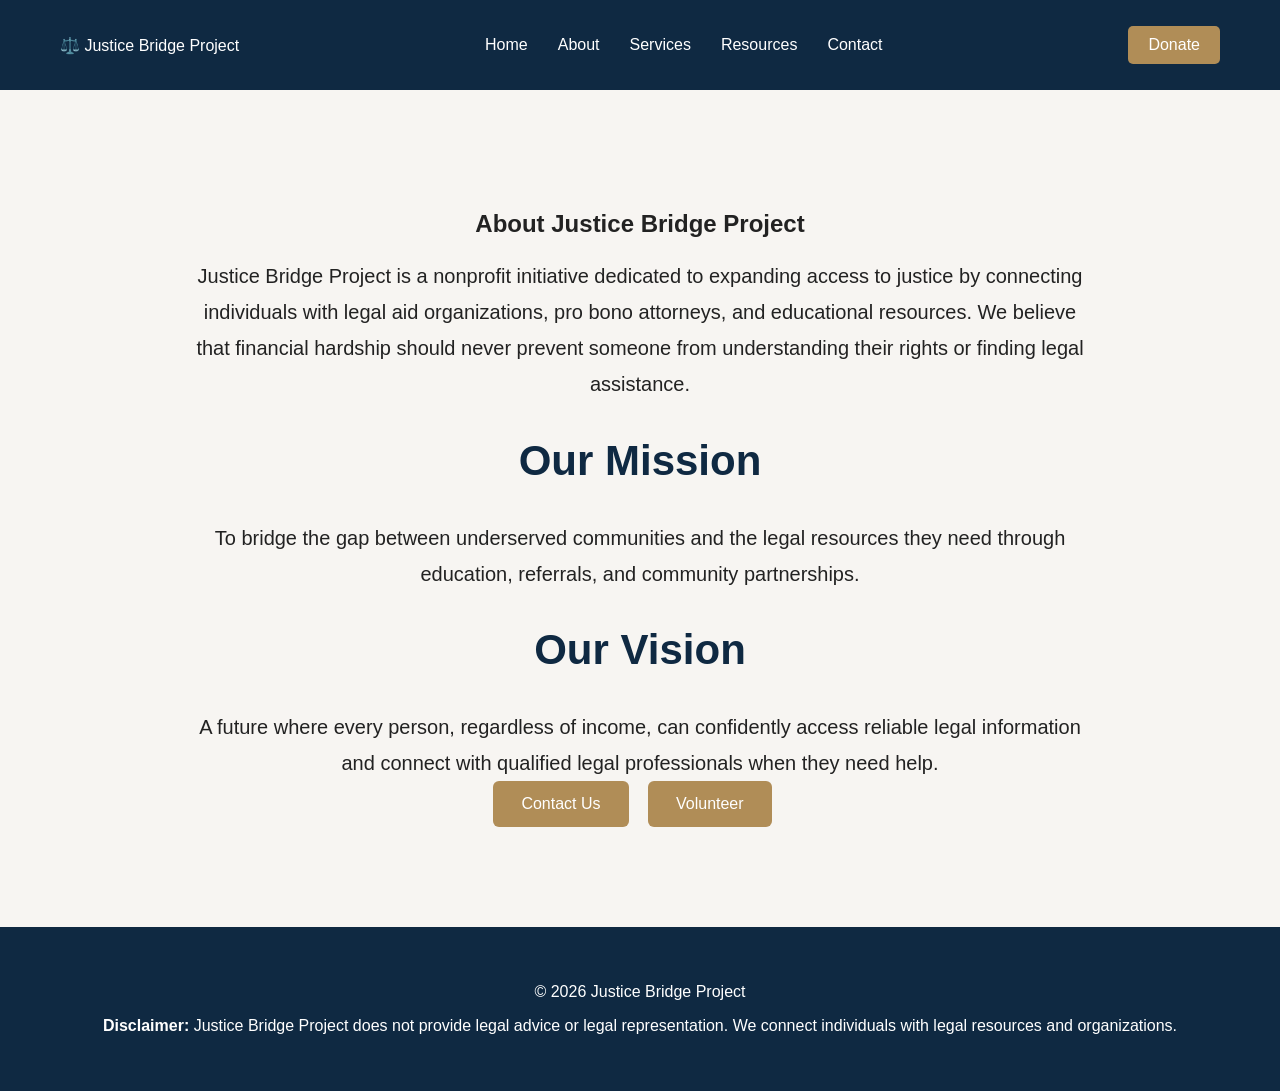
==== about.html @ bdd4dfb3 "Create about.html" ====
<!DOCTYPE html>
<html lang="en">
<head>
    <meta charset="UTF-8">
    <meta name="viewport" content="width=device-width, initial-scale=1.0">
    <title>About | Justice Bridge Project</title>

    <link rel="stylesheet" href="style.css">
</head>

<body>

<nav>
    <div class="logo">⚖️ Justice Bridge Project</div>

    <ul>
        <li><a href="index.html">Home</a></li>
        <li><a href="about.html">About</a></li>
        <li><a href="services.html">Services</a></li>
        <li><a href="resources.html">Resources</a></li>
        <li><a href="contact.html">Contact</a></li>
    </ul>

    <a class="donate-btn" href="donate.html">Donate</a>
</nav>

<section class="mission">

<h1>About Justice Bridge Project</h1>

<p>

Justice Bridge Project is a nonprofit initiative dedicated to expanding access to justice by connecting individuals with legal aid organizations, pro bono attorneys, and educational resources.

We believe that financial hardship should never prevent someone from understanding their rights or finding legal assistance.

</p>

<h2>Our Mission</h2>

<p>

To bridge the gap between underserved communities and the legal resources they need through education, referrals, and community partnerships.

</p>

<h2>Our Vision</h2>

<p>

A future where every person, regardless of income, can confidently access reliable legal information and connect with qualified legal professionals when they need help.

</p>

<div class="buttons">

<a href="contact.html">Contact Us</a>

<a href="volunteer.html">Volunteer</a>

</div>

</section>

<footer>

<p>© 2026 Justice Bridge Project</p>

<p><strong>Disclaimer:</strong> Justice Bridge Project does not provide legal advice or legal representation. We connect individuals with legal resources and organizations.</p>

</footer>

</body>
</html>
---- style.css ----
body{
margin:0;
font-family:Arial,sans-serif;
background:#f7f5f2;
color:#222;
}

nav{
display:flex;
justify-content:space-between;
align-items:center;
padding:20px 60px;
background:#0f2942;
color:white;
}

nav ul{
display:flex;
list-style:none;
gap:30px;
padding:0;
}

nav a{
color:white;
text-decoration:none;
}

.donate-btn{
background:#b08d57;
padding:10px 20px;
border-radius:5px;
}

.hero{
height:90vh;
background:linear-gradient(rgba(58,41,30,.55),rgba(58,41,30,.55)),
url("https://images.unsplash.com/photo-1589829545856-d10d557cf95f?auto=format&fit=crop&w=1600&q=80");
background-size:cover;
background-position:center;
display:flex;
align-items:center;
}

.overlay{
max-width:700px;
margin-left:80px;
color:white;
}

.hero h1{
font-size:64px;
margin-bottom:20px;
}

.hero p{
font-size:22px;
line-height:1.6;
margin-bottom:30px;
}

.buttons a{
display:inline-block;
margin-right:15px;
padding:14px 28px;
background:#b08d57;
color:white;
text-decoration:none;
border-radius:6px;
}

.mission{
padding:100px 15%;
text-align:center;
}

.mission h2{
font-size:42px;
color:#0f2942;
}

.mission p{
font-size:20px;
line-height:1.8;
max-width:900px;
margin:auto;
}

footer{
background:#0f2942;
color:white;
text-align:center;
padding:40px;
}
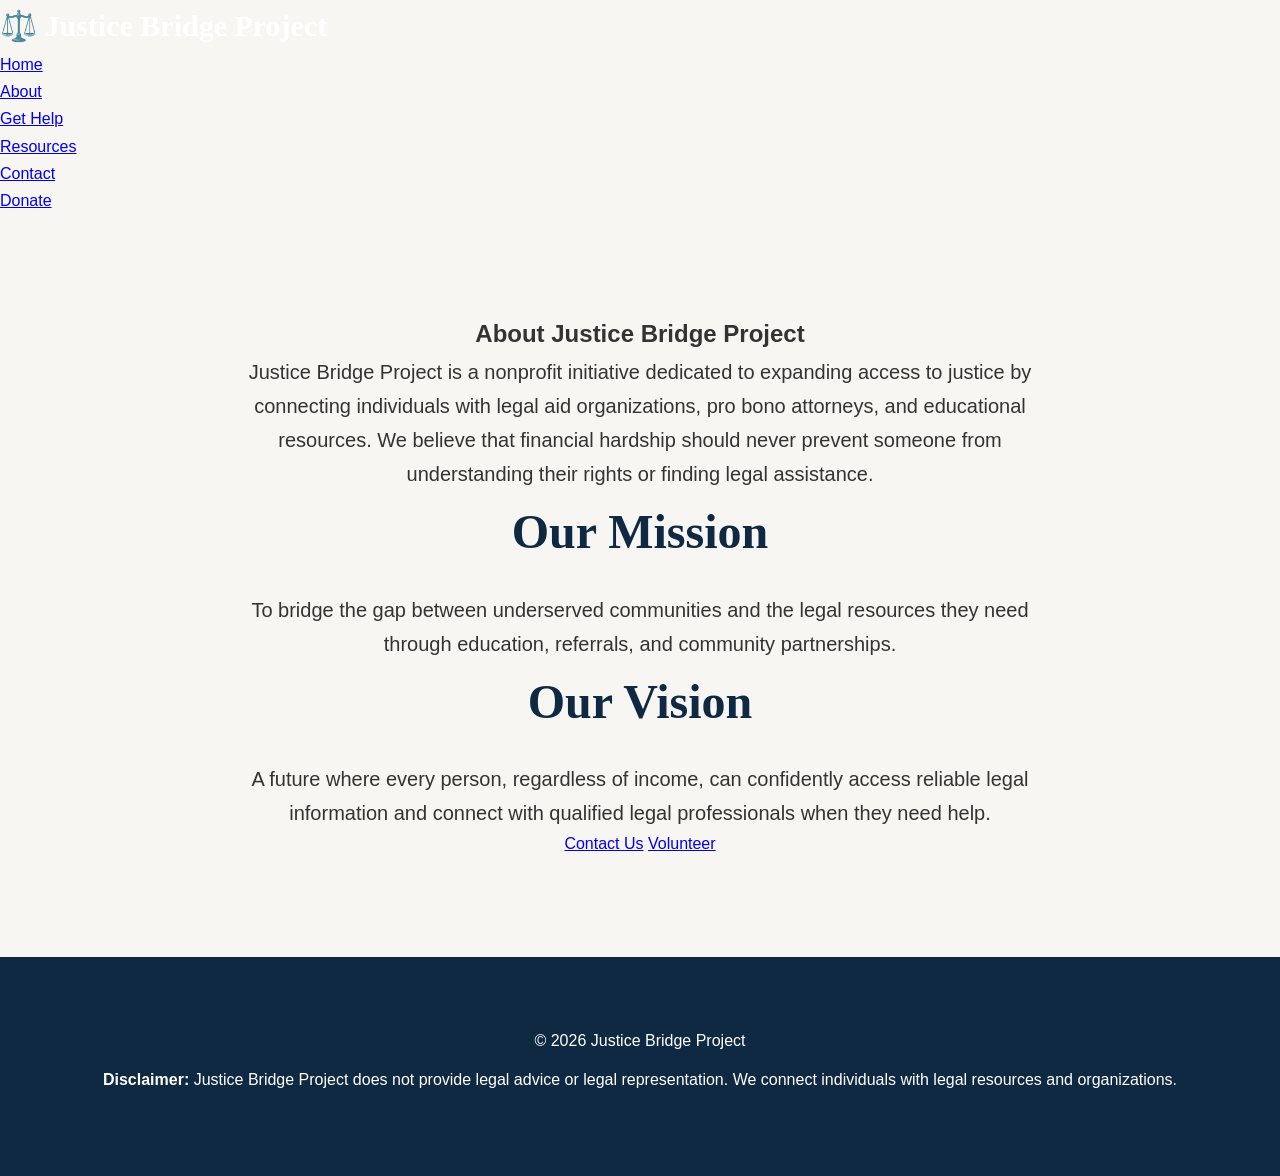
==== commit 7cba8dbf: "Update about.html" ====
--- a/about.html
+++ b/about.html
@@ -15,10 +15,10 @@
 
     <ul>
         <li><a href="index.html">Home</a></li>
-        <li><a href="about.html">About</a></li>
-        <li><a href="services.html">Services</a></li>
-        <li><a href="resources.html">Resources</a></li>
-        <li><a href="contact.html">Contact</a></li>
+<li><a href="about.html">About</a></li>
+<li><a href="get-help.html">Get Help</a></li>
+<li><a href="resources.html">Resources</a></li>
+<li><a href="contact.html">Contact</a></li>
     </ul>
 
     <a class="donate-btn" href="donate.html">Donate</a>
--- a/style.css
+++ b/style.css
@@ -1,94 +1,367 @@
+/* ===========================
+   Justice Bridge Project
+   Main Stylesheet
+=========================== */
+
+*{
+margin:0;
+padding:0;
+box-sizing:border-box;
+}
+
+html{
+scroll-behavior:smooth;
+}
+
 body{
-margin:0;
-font-family:Arial,sans-serif;
-background:#f7f5f2;
-color:#222;
-}
-
-nav{
+font-family:'Inter',sans-serif;
+background:#f8f6f3;
+color:#333;
+line-height:1.7;
+}
+
+.container{
+width:min(1200px,90%);
+margin:auto;
+}
+
+/* ===========================
+   Navigation
+=========================== */
+
+.navbar{
+position:sticky;
+top:0;
 display:flex;
 justify-content:space-between;
 align-items:center;
 padding:20px 60px;
 background:#0f2942;
-color:white;
-}
-
-nav ul{
+z-index:1000;
+box-shadow:0 5px 20px rgba(0,0,0,.12);
+}
+
+.logo{
+font-family:'Cormorant Garamond',serif;
+font-size:30px;
+font-weight:700;
+color:white;
+}
+
+.navbar ul{
 display:flex;
 list-style:none;
 gap:30px;
-padding:0;
-}
-
-nav a{
+}
+
+.navbar a{
 color:white;
 text-decoration:none;
-}
-
-.donate-btn{
+font-weight:500;
+transition:.3s;
+}
+
+.navbar a:hover{
+color:#d4af37;
+}
+
+.donate-button{
 background:#b08d57;
-padding:10px 20px;
-border-radius:5px;
-}
+padding:12px 24px;
+border-radius:8px;
+font-weight:600;
+}
+
+.donate-button:hover{
+background:#c9a86a;
+color:white;
+}
+
+/* ===========================
+   Hero
+=========================== */
 
 .hero{
-height:90vh;
-background:linear-gradient(rgba(58,41,30,.55),rgba(58,41,30,.55)),
-url("https://images.unsplash.com/photo-1589829545856-d10d557cf95f?auto=format&fit=crop&w=1600&q=80");
+height:100vh;
+background:
+linear-gradient(rgba(60,42,28,.60),rgba(60,42,28,.60)),
+url("https://images.unsplash.com/photo-1589829545856-d10d557cf95f?auto=format&fit=crop&w=1800&q=80");
 background-size:cover;
 background-position:center;
 display:flex;
 align-items:center;
 }
 
-.overlay{
+.hero-overlay{
+width:100%;
+}
+
+.hero-content{
 max-width:700px;
-margin-left:80px;
-color:white;
+margin-left:8%;
+color:white;
+}
+
+.hero-tag{
+display:inline-block;
+background:rgba(255,255,255,.15);
+padding:10px 18px;
+border-radius:40px;
+margin-bottom:25px;
+font-size:14px;
 }
 
 .hero h1{
-font-size:64px;
+font-family:'Cormorant Garamond',serif;
+font-size:72px;
+line-height:1.05;
+margin-bottom:25px;
+}
+
+.hero p{
+font-size:21px;
+margin-bottom:35px;
+max-width:600px;
+}
+
+.hero-buttons{
+display:flex;
+gap:15px;
+flex-wrap:wrap;
+}
+
+.primary-btn,
+.secondary-btn,
+.card-button{
+
+display:inline-block;
+padding:15px 28px;
+border-radius:8px;
+text-decoration:none;
+font-weight:600;
+transition:.3s;
+
+}
+
+.primary-btn{
+background:#b08d57;
+color:white;
+}
+
+.secondary-btn{
+background:white;
+color:#0f2942;
+}
+
+.primary-btn:hover,
+.secondary-btn:hover,
+.card-button:hover{
+
+transform:translateY(-4px);
+
+}
+
+/* ===========================
+   Sections
+=========================== */
+
+section{
+padding:100px 0;
+}
+
+section h2{
+font-family:'Cormorant Garamond',serif;
+font-size:48px;
+text-align:center;
+color:#0f2942;
 margin-bottom:20px;
 }
 
-.hero p{
-font-size:22px;
-line-height:1.6;
-margin-bottom:30px;
-}
-
-.buttons a{
-display:inline-block;
-margin-right:15px;
-padding:14px 28px;
+.section-intro{
+text-align:center;
+max-width:750px;
+margin:0 auto 50px;
+font-size:19px;
+}
+
+/* ===========================
+   Cards
+=========================== */
+
+.cards{
+display:grid;
+grid-template-columns:repeat(auto-fit,minmax(280px,1fr));
+gap:30px;
+}
+
+.card{
+
+background:white;
+padding:35px;
+border-radius:18px;
+box-shadow:0 15px 35px rgba(0,0,0,.08);
+transition:.35s;
+
+}
+
+.card:hover{
+
+transform:translateY(-10px);
+
+}
+
+.card h3{
+
+font-size:24px;
+margin-bottom:15px;
+color:#0f2942;
+
+}
+
+.card p{
+
+color:#555;
+
+}
+
+.card-button{
+
+margin-top:20px;
+background:#0f2942;
+color:white;
+
+}
+
+/* ===========================
+   Mission / Founder
+=========================== */
+
+.mission,
+.founder,
+.why-exists,
+.vision,
+.our-values{
+
+text-align:center;
+
+}
+
+.mission p,
+.founder p,
+.why-exists p,
+.vision p{
+
+max-width:850px;
+margin:auto;
+font-size:20px;
+
+}
+
+/* ===========================
+   Footer
+=========================== */
+
+footer{
+
+background:#0f2942;
+color:white;
+text-align:center;
+padding:70px 20px;
+
+}
+
+footer h2{
+
+color:white;
+margin-bottom:20px;
+
+}
+
+footer p{
+
+margin-bottom:12px;
+
+}
+
+/* ===========================
+   Contact Form
+=========================== */
+
+.contact-form{
+
+display:flex;
+flex-direction:column;
+gap:20px;
+max-width:700px;
+margin:40px auto;
+
+}
+
+.contact-form input,
+.contact-form textarea{
+
+padding:16px;
+border-radius:10px;
+border:1px solid #ddd;
+font-size:16px;
+
+}
+
+.contact-form button{
+
 background:#b08d57;
 color:white;
-text-decoration:none;
-border-radius:6px;
-}
-
-.mission{
-padding:100px 15%;
-text-align:center;
-}
-
-.mission h2{
-font-size:42px;
-color:#0f2942;
-}
-
-.mission p{
-font-size:20px;
-line-height:1.8;
-max-width:900px;
-margin:auto;
-}
-
-footer{
-background:#0f2942;
-color:white;
-text-align:center;
-padding:40px;
-}
+padding:16px;
+border:none;
+border-radius:10px;
+font-size:18px;
+cursor:pointer;
+
+}
+
+.contact-form button:hover{
+
+background:#9c7846;
+
+}
+
+/* ===========================
+   Responsive
+=========================== */
+
+@media(max-width:900px){
+
+.navbar{
+
+flex-direction:column;
+gap:20px;
+padding:20px;
+
+}
+
+.navbar ul{
+
+flex-wrap:wrap;
+justify-content:center;
+
+}
+
+.hero h1{
+
+font-size:50px;
+
+}
+
+.hero-content{
+
+margin:0 30px;
+
+}
+
+section{
+
+padding:70px 20px;
+
+}
+
+}
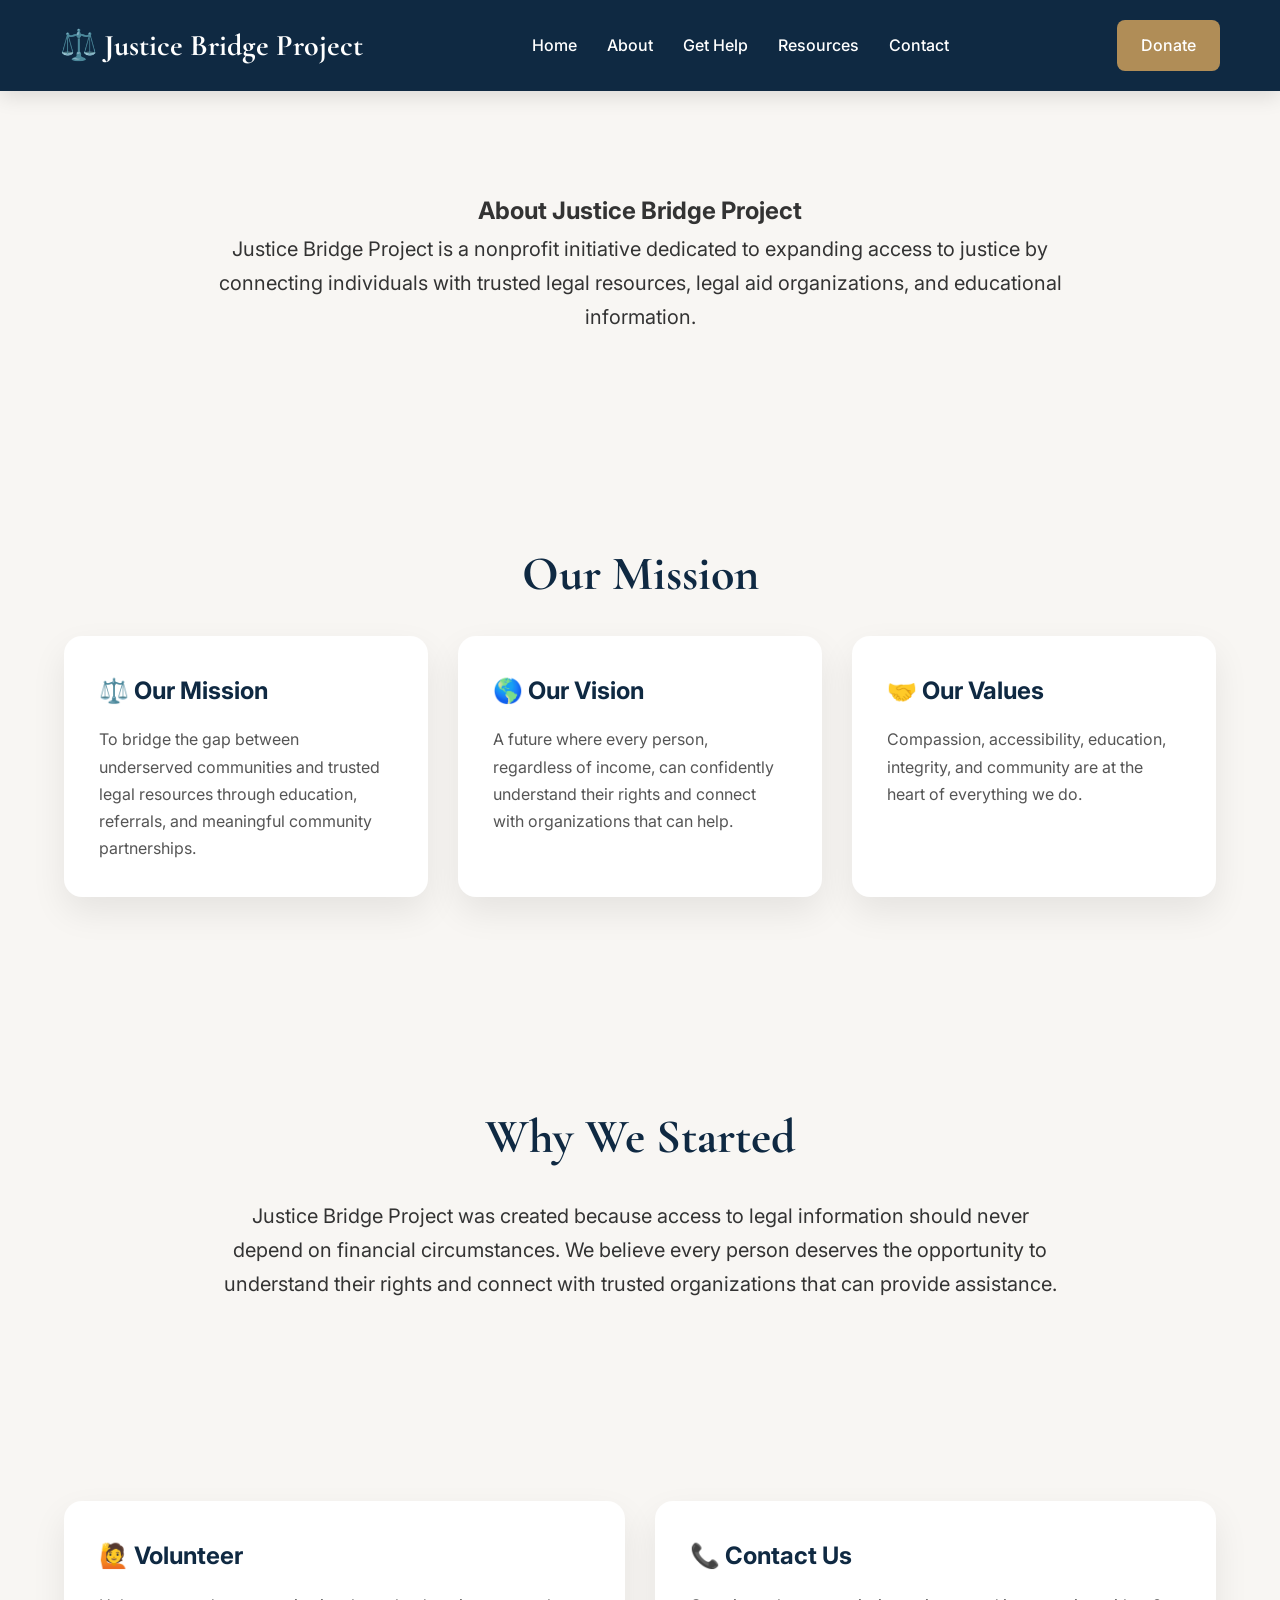
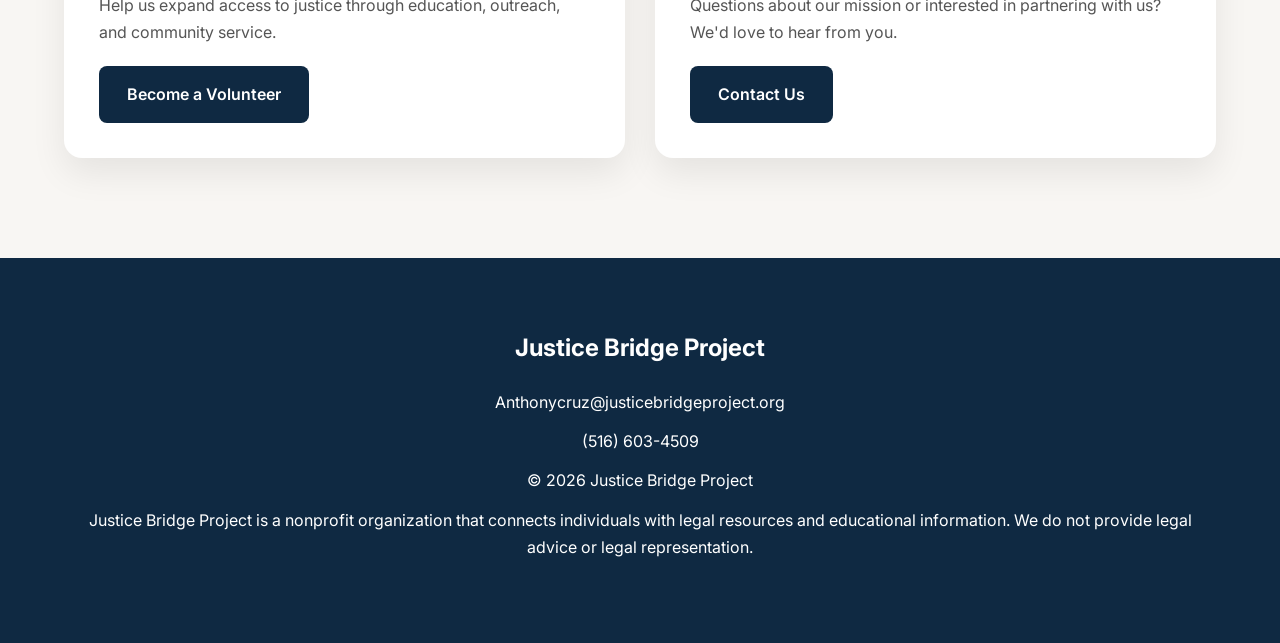
==== commit e7cda453: "Update about.html" ====
--- a/about.html
+++ b/about.html
@@ -1,62 +1,168 @@
 <!DOCTYPE html>
 <html lang="en">
 <head>
-    <meta charset="UTF-8">
-    <meta name="viewport" content="width=device-width, initial-scale=1.0">
-    <title>About | Justice Bridge Project</title>
+<meta charset="UTF-8">
+<meta name="viewport" content="width=device-width, initial-scale=1.0">
 
-    <link rel="stylesheet" href="style.css">
+<title>About | Justice Bridge Project</title>
+
+<link rel="stylesheet" href="style.css">
+
+<link href="https://fonts.googleapis.com/css2?family=Cormorant+Garamond:wght@600;700&family=Inter:wght@300;400;500;600;700&display=swap" rel="stylesheet">
+
 </head>
 
 <body>
 
-<nav>
-    <div class="logo">⚖️ Justice Bridge Project</div>
+<nav class="navbar">
 
-    <ul>
-        <li><a href="index.html">Home</a></li>
+<div class="logo">
+⚖️ Justice Bridge Project
+</div>
+
+<ul>
+<li><a href="index.html">Home</a></li>
 <li><a href="about.html">About</a></li>
 <li><a href="get-help.html">Get Help</a></li>
 <li><a href="resources.html">Resources</a></li>
 <li><a href="contact.html">Contact</a></li>
-    </ul>
+</ul>
 
-    <a class="donate-btn" href="donate.html">Donate</a>
+<a href="donate.html" class="donate-button">
+Donate
+</a>
+
 </nav>
 
 <section class="mission">
 
+<div class="container">
+
 <h1>About Justice Bridge Project</h1>
+
+<p class="section-intro">
+
+Justice Bridge Project is a nonprofit initiative dedicated to expanding access to justice by connecting individuals with trusted legal resources, legal aid organizations, and educational information.
+
+</p>
+
+</div>
+
+</section>
+
+<section>
+
+<div class="container">
+
+<h2>Our Mission</h2>
+
+<div class="cards">
+
+<div class="card">
+
+<h3>⚖️ Our Mission</h3>
 
 <p>
 
-Justice Bridge Project is a nonprofit initiative dedicated to expanding access to justice by connecting individuals with legal aid organizations, pro bono attorneys, and educational resources.
-
-We believe that financial hardship should never prevent someone from understanding their rights or finding legal assistance.
+To bridge the gap between underserved communities and trusted legal resources through education, referrals, and meaningful community partnerships.
 
 </p>
 
-<h2>Our Mission</h2>
+</div>
+
+<div class="card">
+
+<h3>🌎 Our Vision</h3>
 
 <p>
 
-To bridge the gap between underserved communities and the legal resources they need through education, referrals, and community partnerships.
+A future where every person, regardless of income, can confidently understand their rights and connect with organizations that can help.
 
 </p>
 
-<h2>Our Vision</h2>
+</div>
+
+<div class="card">
+
+<h3>🤝 Our Values</h3>
 
 <p>
 
-A future where every person, regardless of income, can confidently access reliable legal information and connect with qualified legal professionals when they need help.
+Compassion, accessibility, education, integrity, and community are at the heart of everything we do.
 
 </p>
 
-<div class="buttons">
+</div>
 
-<a href="contact.html">Contact Us</a>
+</div>
 
-<a href="volunteer.html">Volunteer</a>
+</div>
+
+</section>
+
+<section class="why-exists">
+
+<div class="container">
+
+<h2>Why We Started</h2>
+
+<p>
+
+Justice Bridge Project was created because access to legal information should never depend on financial circumstances.
+
+We believe every person deserves the opportunity to understand their rights and connect with trusted organizations that can provide assistance.
+
+</p>
+
+</div>
+
+</section>
+
+<section>
+
+<div class="container">
+
+<div class="cards">
+
+<div class="card">
+
+<h3>🙋 Volunteer</h3>
+
+<p>
+
+Help us expand access to justice through education, outreach, and community service.
+
+</p>
+
+<a href="volunteer.html" class="card-button">
+
+Become a Volunteer
+
+</a>
+
+</div>
+
+<div class="card">
+
+<h3>📞 Contact Us</h3>
+
+<p>
+
+Questions about our mission or interested in partnering with us?
+
+We'd love to hear from you.
+
+</p>
+
+<a href="contact.html" class="card-button">
+
+Contact Us
+
+</a>
+
+</div>
+
+</div>
 
 </div>
 
@@ -64,9 +170,25 @@
 
 <footer>
 
+<div class="container">
+
+<h2>Justice Bridge Project</h2>
+
+<p>Anthonycruz@justicebridgeproject.org</p>
+
+<p>(516) 603-4509</p>
+
 <p>© 2026 Justice Bridge Project</p>
 
-<p><strong>Disclaimer:</strong> Justice Bridge Project does not provide legal advice or legal representation. We connect individuals with legal resources and organizations.</p>
+<p>
+
+Justice Bridge Project is a nonprofit organization that connects individuals with legal resources and educational information.
+
+We do not provide legal advice or legal representation.
+
+</p>
+
+</div>
 
 </footer>
 
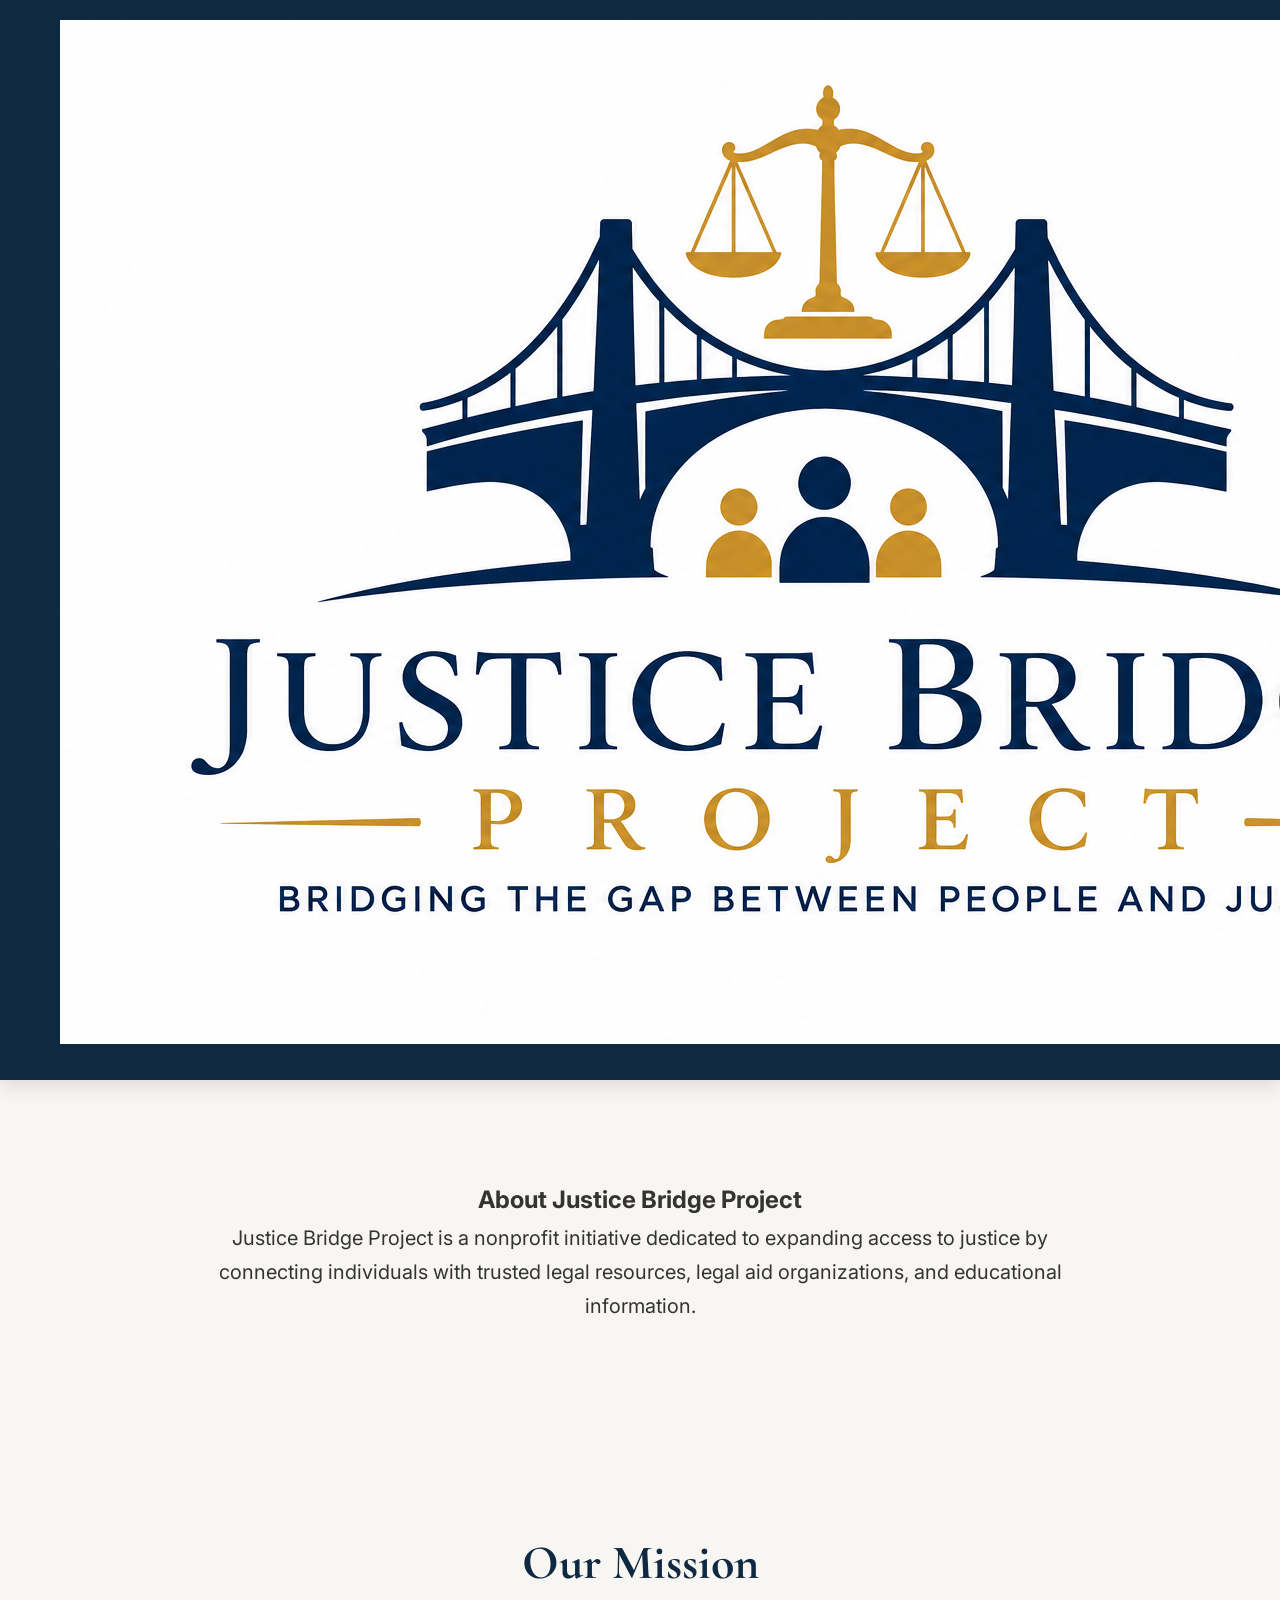
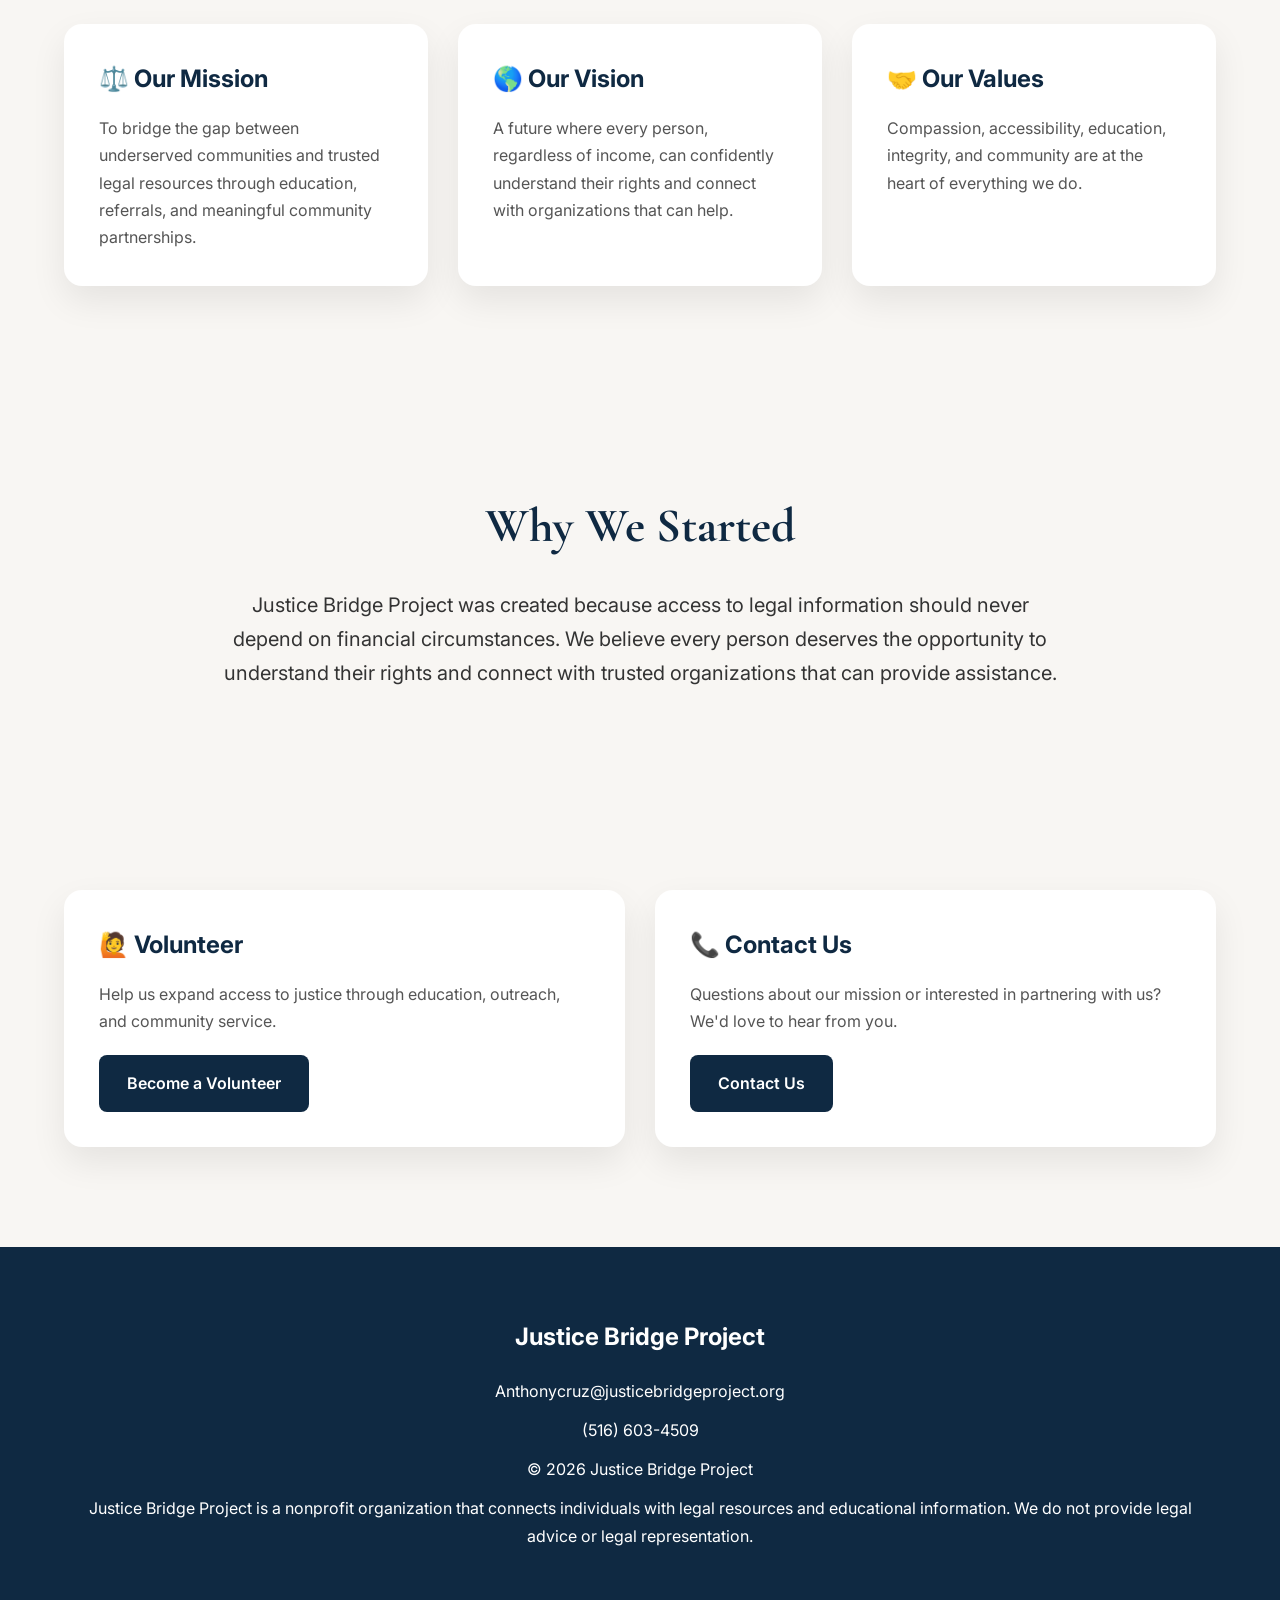
==== commit 4878e9d4: "Update about.html" ====
--- a/about.html
+++ b/about.html
@@ -17,7 +17,7 @@
 <nav class="navbar">
 
 <div class="logo">
-⚖️ Justice Bridge Project
+  <img src="logo.png" alt="Justice Bridge Project Logo" class="logo-img">
 </div>
 
 <ul>
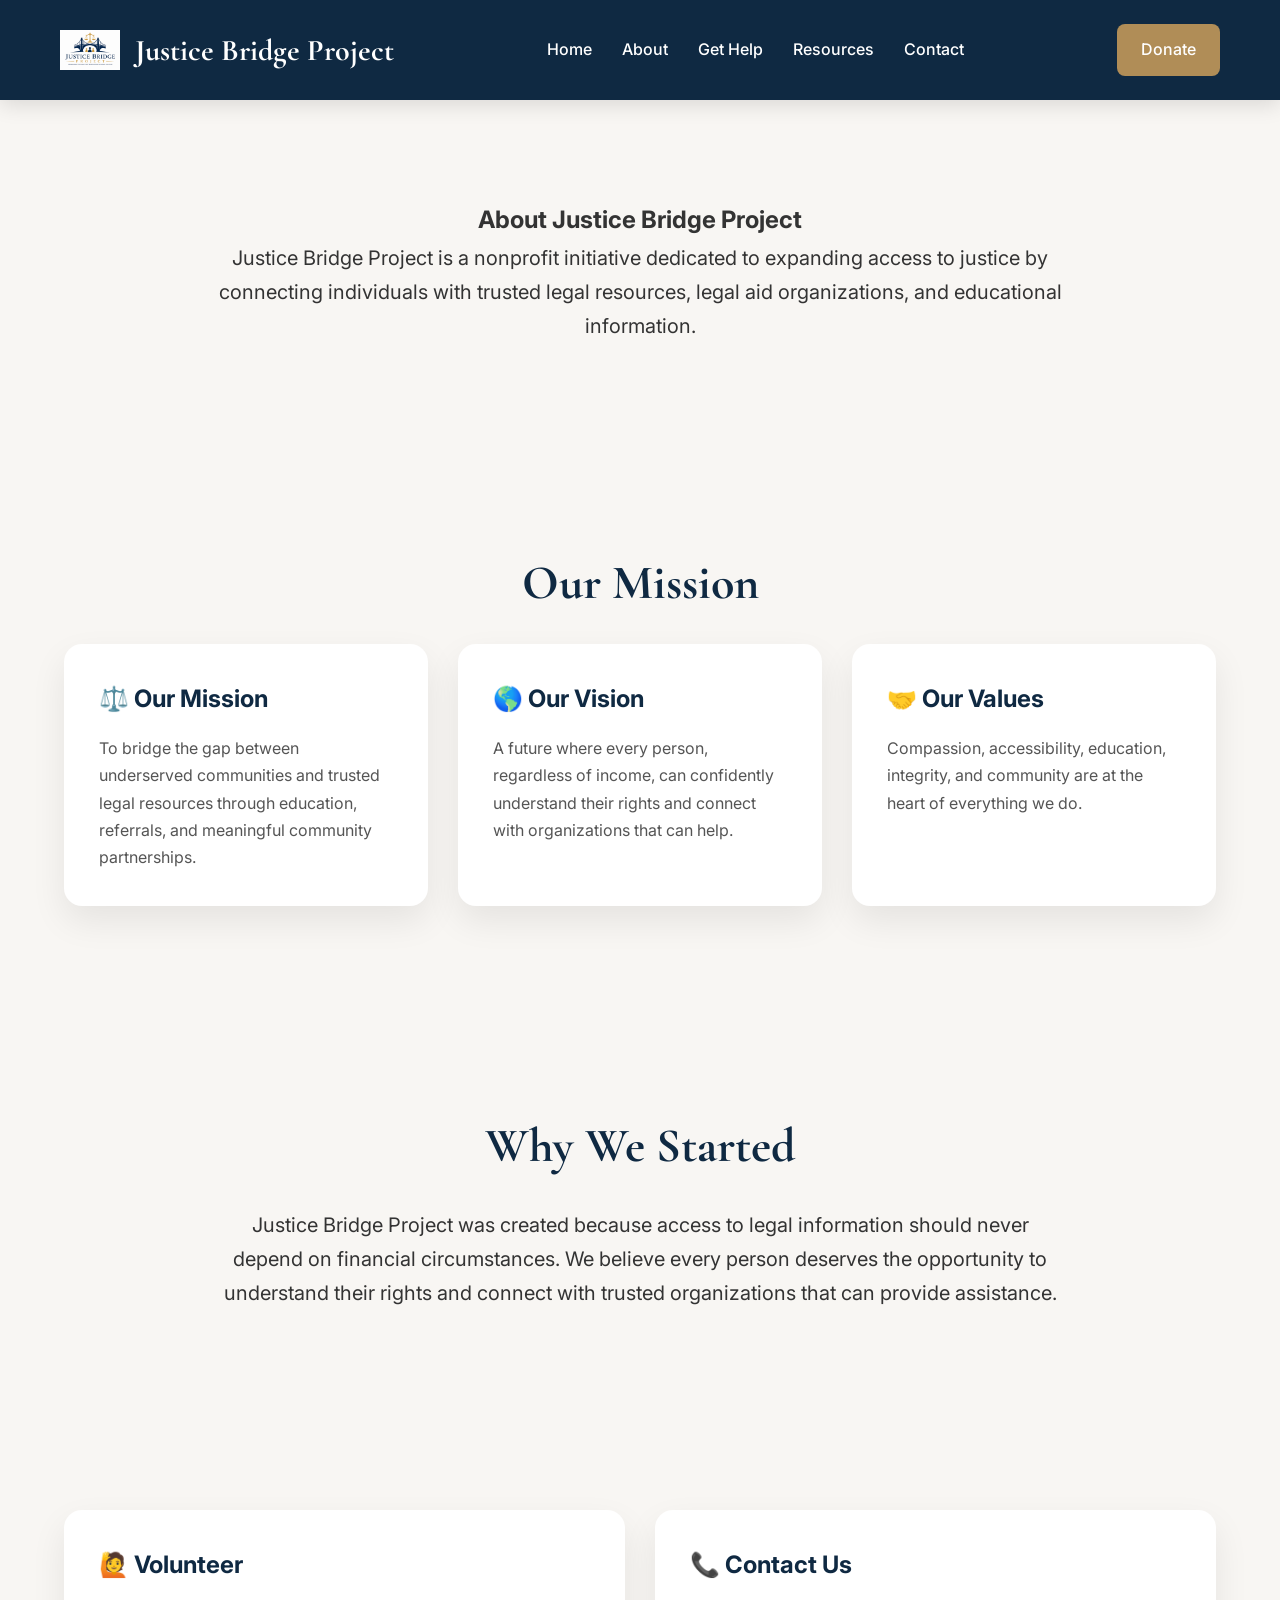
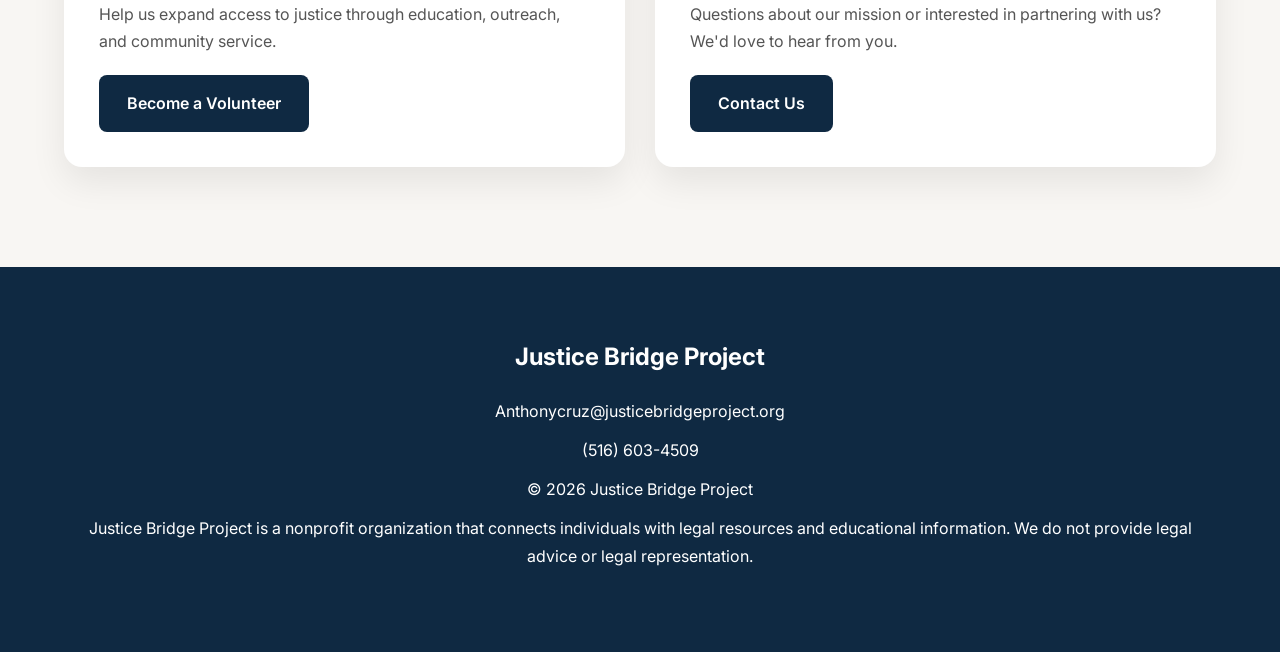
==== commit 31ebc53f: "Update about.html" ====
--- a/about.html
+++ b/about.html
@@ -18,6 +18,7 @@
 
 <div class="logo">
   <img src="logo.png" alt="Justice Bridge Project Logo" class="logo-img">
+  <span>Justice Bridge Project</span>
 </div>
 
 <ul>
--- a/style.css
+++ b/style.css
@@ -42,10 +42,21 @@
 }
 
 .logo{
-font-family:'Cormorant Garamond',serif;
-font-size:30px;
-font-weight:700;
-color:white;
+    display:flex;
+    align-items:center;
+    gap:15px;
+    font-family:'Cormorant Garamond',serif;
+    font-size:30px;
+    font-weight:700;
+    color:white;
+}
+
+.logo-img{
+    width:60px;
+    height:60px;
+    object-fit:contain;
+    display:block;
+    flex-shrink:0;
 }
 
 .navbar ul{
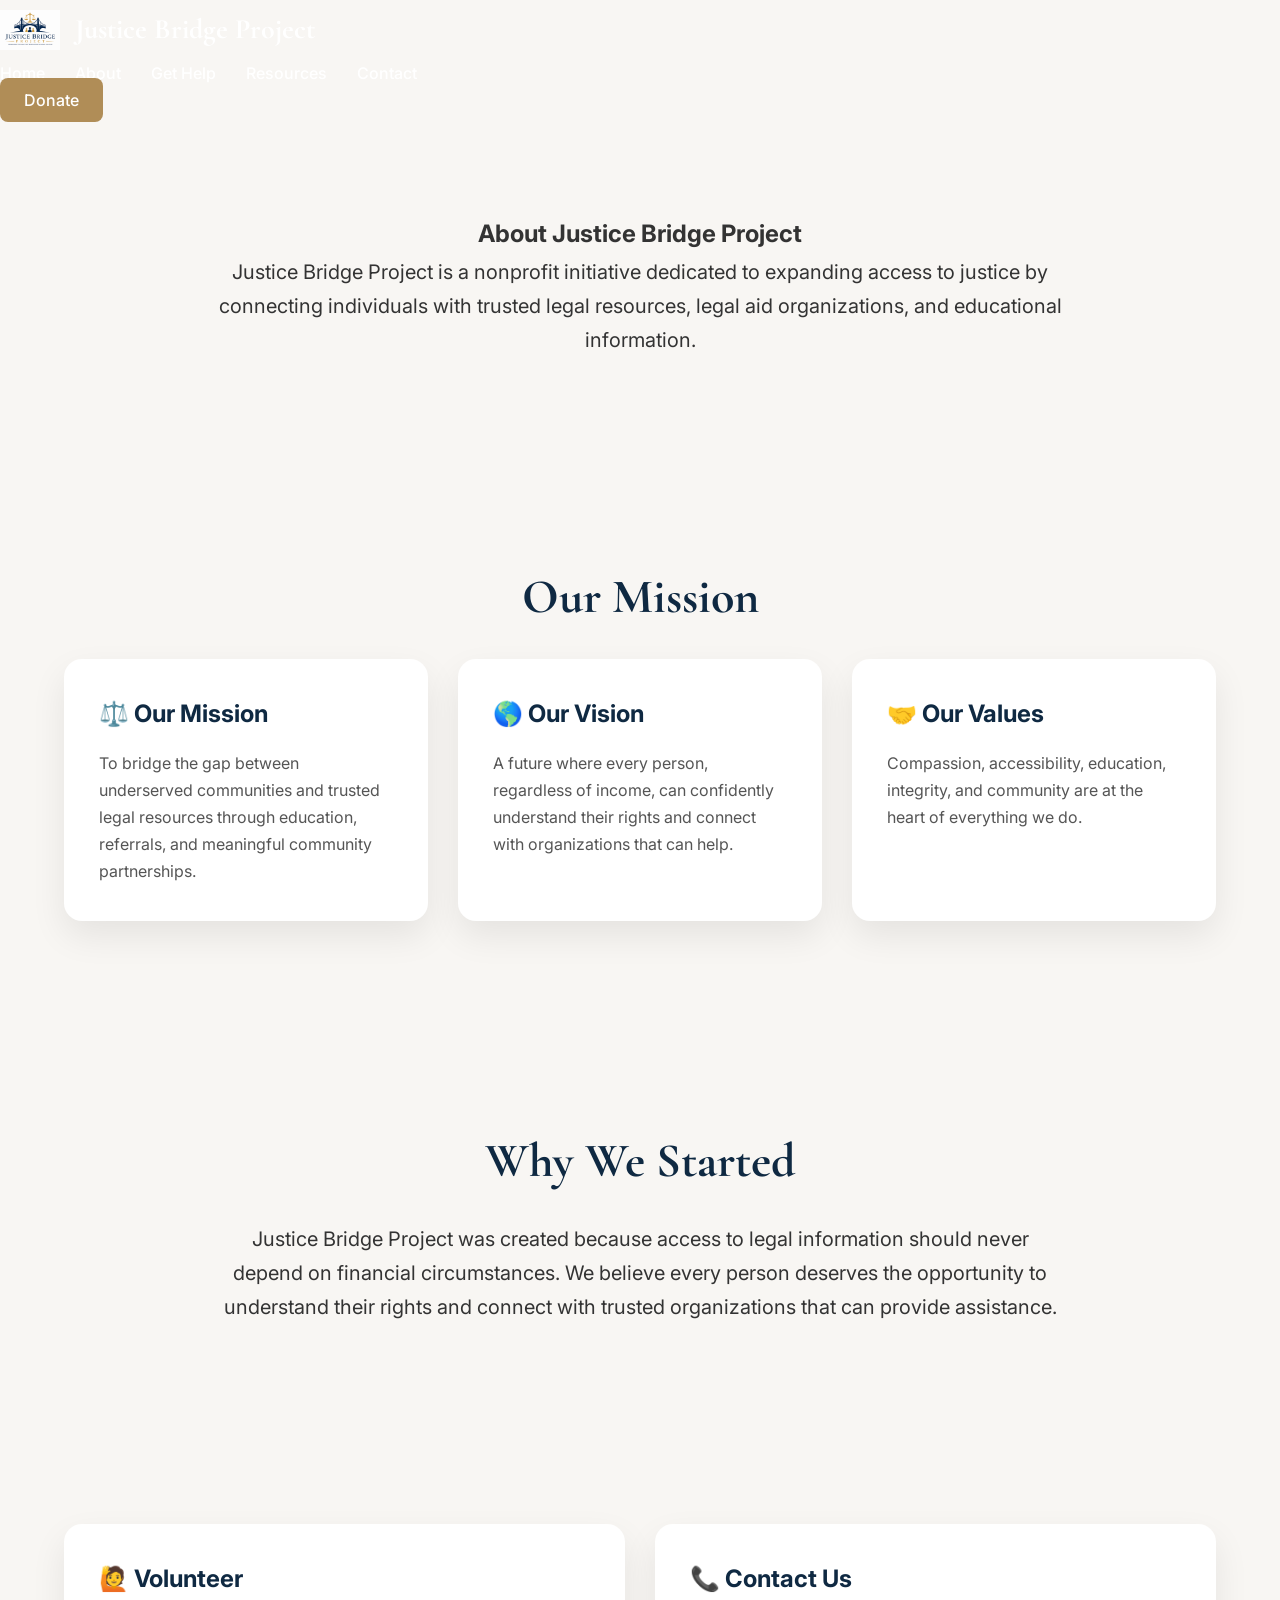
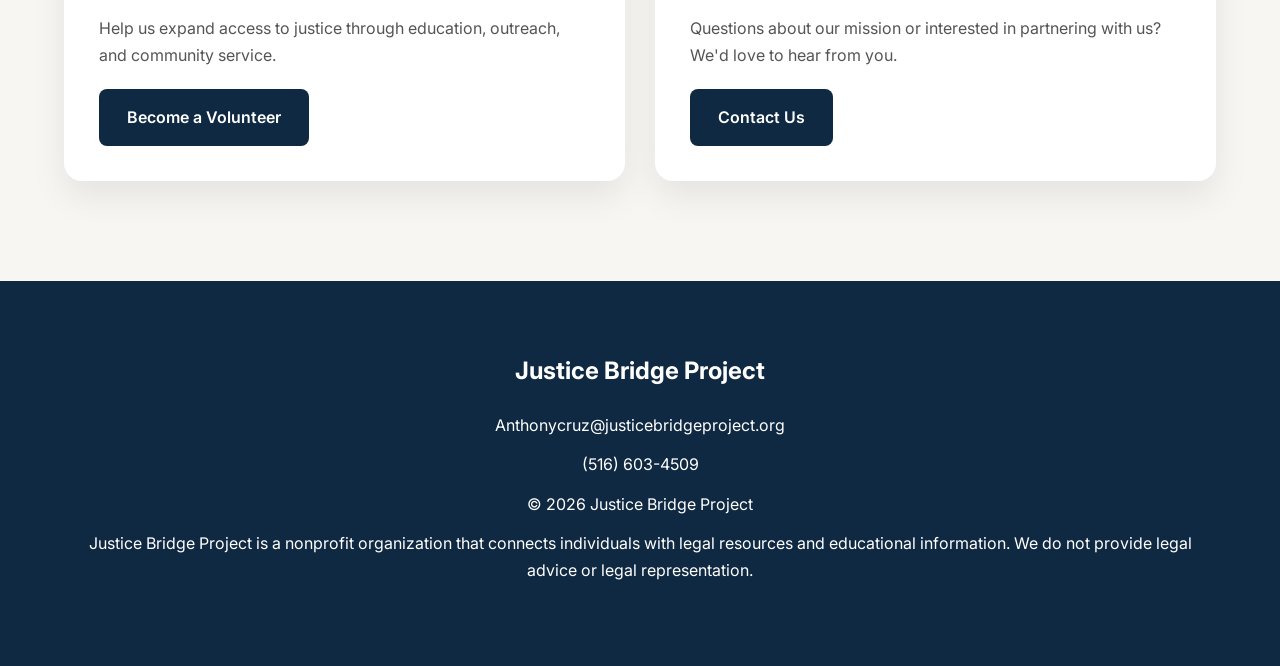
==== commit 5af8a154: "Update about.html" ====
--- a/about.html
+++ b/about.html
@@ -16,10 +16,10 @@
 
 <nav class="navbar">
 
-<div class="logo">
+<a href="index.html" class="logo">
   <img src="logo.png" alt="Justice Bridge Project Logo" class="logo-img">
   <span>Justice Bridge Project</span>
-</div>
+</a>
 
 <ul>
 <li><a href="index.html">Home</a></li>
--- a/style.css
+++ b/style.css
@@ -29,16 +29,13 @@
    Navigation
 =========================== */
 
-.navbar{
-position:sticky;
-top:0;
-display:flex;
-justify-content:space-between;
-align-items:center;
-padding:20px 60px;
-background:#0f2942;
-z-index:1000;
-box-shadow:0 5px 20px rgba(0,0,0,.12);
+.navbar ul{
+    display:flex;
+    align-items:center;
+    list-style:none;
+    gap:22px;
+    margin:0;
+    padding:0;
 }
 
 .logo{
@@ -57,6 +54,13 @@
     object-fit:contain;
     display:block;
     flex-shrink:0;
+}
+
+.logo span{
+    color:white;
+    font-size:28px;
+    font-weight:700;
+    font-family:'Cormorant Garamond', serif;
 }
 
 .navbar ul{
